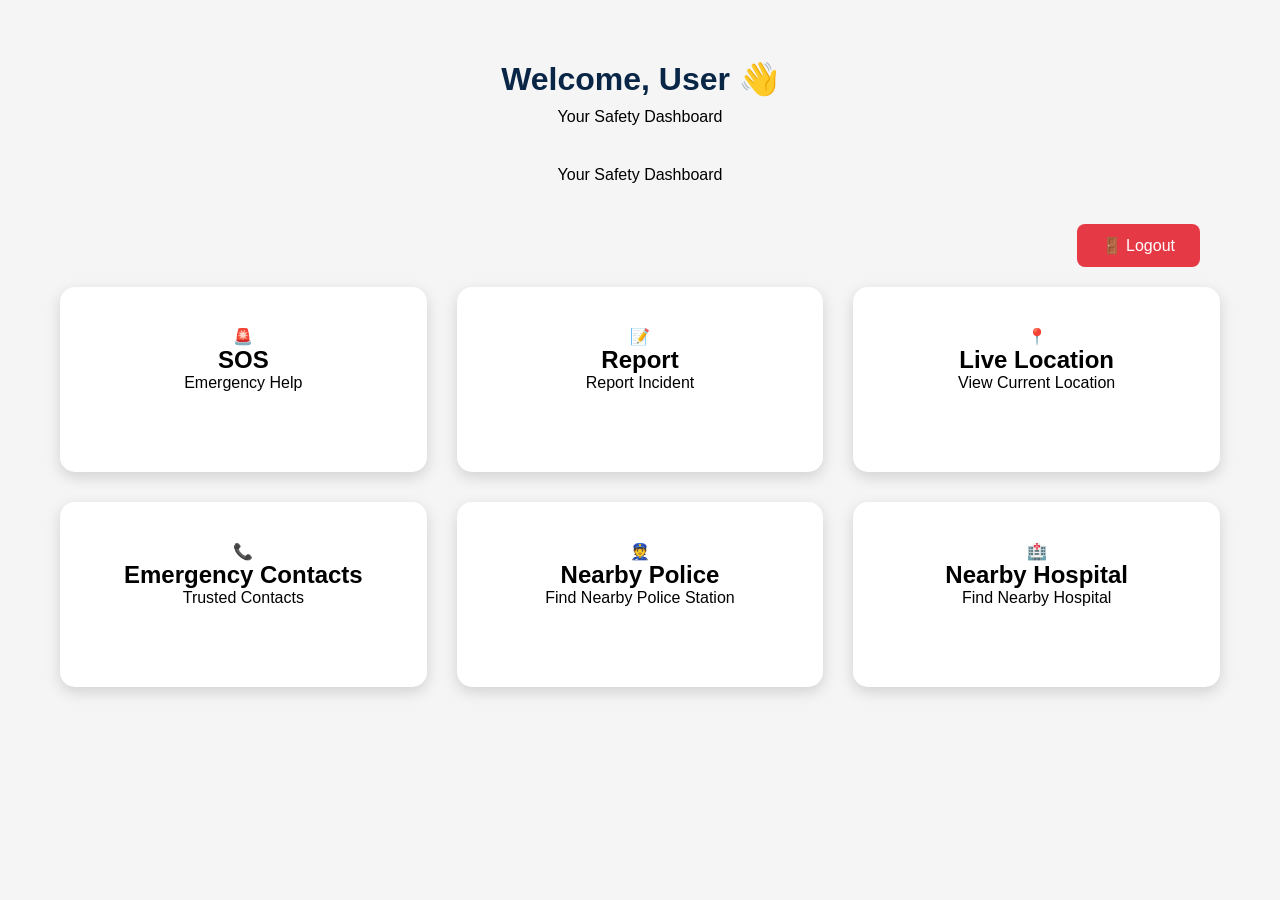
==== dashboard.html @ a0326b8e "Initial SafeShe Project" ====
<!DOCTYPE html>
<html lang="en">

<head>

<meta charset="UTF-8">
<meta name="viewport" content="width=device-width, initial-scale=1.0">

<title>Dashboard</title>

<link rel="stylesheet" href="css/style.css">

</head>

<body>

<div class="dashboard">

<h1>Welcome, <span id="userName">User</span> 👋</h1>

<p>Your Safety Dashboard</p>
<p>Your Safety Dashboard</p>
<div class="dashboard-top">

    <button id="logoutBtn" class="logout-btn">
        🚪 Logout
    </button>

</div>
<div class="dashboard-grid">

<a href="sos.html" class="dash-card">

🚨

<h2>SOS</h2>

<p>Emergency Help</p>

</a>

<a href="report.html" class="dash-card">

📝

<h2>Report</h2>

<p>Report Incident</p>

</a>

<a href="#" class="dash-card" id="locationBtn">

📍

<h2>Live Location</h2>

<p>View Current Location</p>

</a>

<a href="contacts.html" class="dash-card">

📞

<h2>Emergency Contacts</h2>

<p>Trusted Contacts</p>

</a>

<a href="#" class="dash-card" id="policeBtn">

👮

<h2>Nearby Police</h2>

<p>Find Nearby Police Station</p>

</a>

<a href="#" class="dash-card" id="hospitalBtn">

🏥

<h2>Nearby Hospital</h2>

<p>Find Nearby Hospital</p>

</a>

</div>

</div>
<script src="js/dashboard.js"></script>

</body>

</html>
---- css/style.css ----
/* Reset */
*{
    margin:0;
    padding:0;
    box-sizing:border-box;
}

body{
    font-family: Arial, sans-serif;
    background:#f4f4f4;
}

/* Navbar */
.navbar{
    display:flex;
    justify-content:space-between;
    align-items:center;
    padding:15px 50px;
    background:#0A2647;
}

.logo{
    color:white;
    font-size:28px;
    font-weight:bold;
}

.nav-links{
    display:flex;
    list-style:none;
}

.nav-links li{
    margin-left:25px;
}

.nav-links a{
    text-decoration:none;
    color:white;
    font-size:18px;
    transition:0.3s;
}

.nav-links a:hover{
    color:#E63946;
}

.login-btn{
    background:#E63946;
    padding:8px 18px;
    border-radius:5px;
}
/* ================= HERO SECTION ================= */

.hero{
    background:#0A2647;
    color:white;
    text-align:center;
    padding:120px 20px;
}

.hero-text{
    max-width:800px;
    margin:auto;
}

.hero h1{
    font-size:52px;
    margin-bottom:20px;
}

.hero p{
    font-size:20px;
    line-height:35px;
    margin-bottom:40px;
}

.hero-btn{
    display:inline-block;
    background:#E63946;
    color:white;
    text-decoration:none;
    padding:15px 35px;
    border-radius:8px;
    font-size:18px;
    font-weight:bold;
}

.hero-btn:hover{
    background:#c62839;
}/* ================= ABOUT ================= */

.about{

    padding:80px 20px;

    text-align:center;

    background:white;

}

.about h2{

    font-size:40px;

    color:#0A2647;

    margin-bottom:20px;

}

.about p{

    width:80%;

    margin:auto;

    font-size:20px;

    line-height:35px;

    color:#555;

}
/* ================= FEATURES SECTION ================= */

.features{
    padding:80px 40px;
    background:#f4f4f4;
    text-align:center;
}

.features h2{
    font-size:40px;
    color:#0A2647;
    margin-bottom:50px;
}

.feature-container{
    display:grid;
    grid-template-columns:repeat(3,1fr);
    gap:30px;
}

.card{
    background:white;
    padding:30px;
    border-radius:12px;
    box-shadow:0 5px 15px rgba(0,0,0,0.15);
    transition:0.3s;
}

.card:hover{
    transform:translateY(-10px);
}

.card h3{
    color:#E63946;
    margin-bottom:15px;
}

.card p{
    color:#555;
    line-height:25px;
}
/* ================= EMERGENCY SECTION ================= */

.emergency{
    background:#E63946;
    color:white;
    text-align:center;
    padding:70px 20px;
}

.emergency h2{
    font-size:40px;
    margin-bottom:20px;
}

.emergency p{
    font-size:20px;
    max-width:800px;
    margin:auto;
    line-height:35px;
    margin-bottom:30px;
}

.emergency-btn{
    display:inline-block;
    background:white;
    color:#E63946;
    text-decoration:none;
    padding:15px 35px;
    border-radius:8px;
    font-size:18px;
    font-weight:bold;
    transition:0.3s;
}

.emergency-btn:hover{
    background:#0A2647;
    color:white;
}
/* ================= CONTACT SECTION ================= */

.contact{
    padding:80px 20px;
    background:white;
    text-align:center;
}

.contact h2{
    font-size:40px;
    color:#0A2647;
    margin-bottom:40px;
}

.contact-container{
    display:flex;
    justify-content:center;
    gap:30px;
    flex-wrap:wrap;
}

.contact-box{
    width:250px;
    background:#f5f5f5;
    padding:25px;
    border-radius:12px;
    box-shadow:0 5px 15px rgba(0,0,0,0.1);
    transition:0.3s;
}

.contact-box:hover{
    transform:translateY(-8px);
}

.contact-box h3{
    color:#E63946;
    margin-bottom:10px;
}/* ================= FOOTER ================= */

footer{
    background:#0A2647;
    color:white;
    text-align:center;
    padding:25px;
}

footer p{
    margin:5px 0;
}
/* ================= LOGIN ================= */

.login-container{

    height:100vh;

    display:flex;

    justify-content:center;

    align-items:center;

    background:#0A2647;

}

.login-box{

    width:380px;

    background:white;

    padding:40px;

    border-radius:12px;

    text-align:center;

    box-shadow:0 10px 20px rgba(0,0,0,.2);

}

.login-box h2{

    margin-bottom:25px;

    color:#0A2647;

}

.login-box input{

    width:100%;

    padding:15px;

    margin:12px 0;

    border:1px solid #ccc;

    border-radius:8px;

}

.login-box button{

    width:100%;

    padding:15px;

    border:none;

    background:#E63946;

    color:white;

    border-radius:8px;

    cursor:pointer;

    font-size:18px;

}

.login-box button:hover{

    background:#c62839;

}

.login-box p{

    margin-top:20px;

}/* ================= SOS PAGE ================= */

.sos-container{

text-align:center;

padding:60px;

background:#f5f5f5;

min-height:100vh;

}

.sos-container h1{

font-size:45px;

color:#E63946;

margin-bottom:20px;

}

.sos-container p{

font-size:22px;

margin-bottom:40px;

}

.sos-btn{

background:red;

color:white;

padding:20px 60px;

font-size:28px;

border:none;

border-radius:12px;

cursor:pointer;

animation:pulse 1s infinite;

}

@keyframes pulse{

0%{transform:scale(1);}

50%{transform:scale(1.08);}

100%{transform:scale(1);}

}

.normal-btn{

margin-top:15px;

padding:15px 35px;

font-size:18px;

border:none;

background:#0A2647;

color:white;

border-radius:8px;

cursor:pointer;

}

#location{

margin-top:40px;

font-size:22px;

font-weight:bold;

color:#0A2647;

}/* ================= REPORT PAGE ================= */

.report-container{

max-width:700px;

margin:50px auto;

background:white;

padding:40px;

border-radius:12px;

box-shadow:0 5px 20px rgba(0,0,0,.15);

}

.report-container h1{

text-align:center;

margin-bottom:30px;

color:#E63946;

}

.report-container input,
.report-container select,
.report-container textarea{

width:100%;

padding:15px;

margin:15px 0;

border:1px solid #ccc;

border-radius:8px;

font-size:16px;

}

.report-container button{

width:100%;

padding:15px;

background:#E63946;

color:white;

border:none;

border-radius:8px;

font-size:18px;

cursor:pointer;

}

#successMessage{

margin-top:20px;

text-align:center;

color:green;

font-size:20px;

font-weight:bold;

}/* ================= DASHBOARD ================= */

.dashboard{

padding:60px;

background:#f5f5f5;

min-height:100vh;

text-align:center;

}

.dashboard h1{

color:#0A2647;

margin-bottom:10px;

}

.dashboard p{

margin-bottom:40px;

}

.dashboard-grid{

display:grid;

grid-template-columns:repeat(3,1fr);

gap:30px;

}

.dash-card{

background:white;

padding:40px;

border-radius:15px;

text-decoration:none;

color:black;

box-shadow:0 5px 15px rgba(0,0,0,.15);

transition:.3s;

}

.dash-card:hover{

transform:translateY(-10px);

background:#0A2647;

color:white;

}/* ================= CONTACT PAGE ================= */

.contact-page{

width:600px;

margin:50px auto;

background:white;

padding:40px;

border-radius:15px;

box-shadow:0 5px 20px rgba(0,0,0,.2);

text-align:center;

}

.contact-page input{

width:100%;

padding:15px;

margin:15px 0;

font-size:18px;

border-radius:8px;

border:1px solid #ccc;

}

.contact-page button{

padding:15px 35px;

background:#E63946;

color:white;

border:none;

border-radius:8px;

cursor:pointer;

font-size:18px;

}

.contact-page button:hover{

background:#c62839;

}

.contact-item{

display:flex;

justify-content:space-between;

align-items:center;

padding:15px;

margin-top:15px;

background:#f5f5f5;

border-radius:8px;

}

.delete-btn{

background:red;

color:white;

padding:8px 15px;

border:none;

border-radius:5px;

cursor:pointer;

}/* ================= DASHBOARD TOP ================= */

.dashboard-top{
    display:flex;
    justify-content:flex-end;
    margin:20px;
}

.logout-btn{
    background:#E63946;
    color:white;
    border:none;
    padding:12px 25px;
    border-radius:8px;
    cursor:pointer;
    font-size:16px;
    transition:0.3s;
}

.logout-btn:hover{
    background:#0A2647;
}
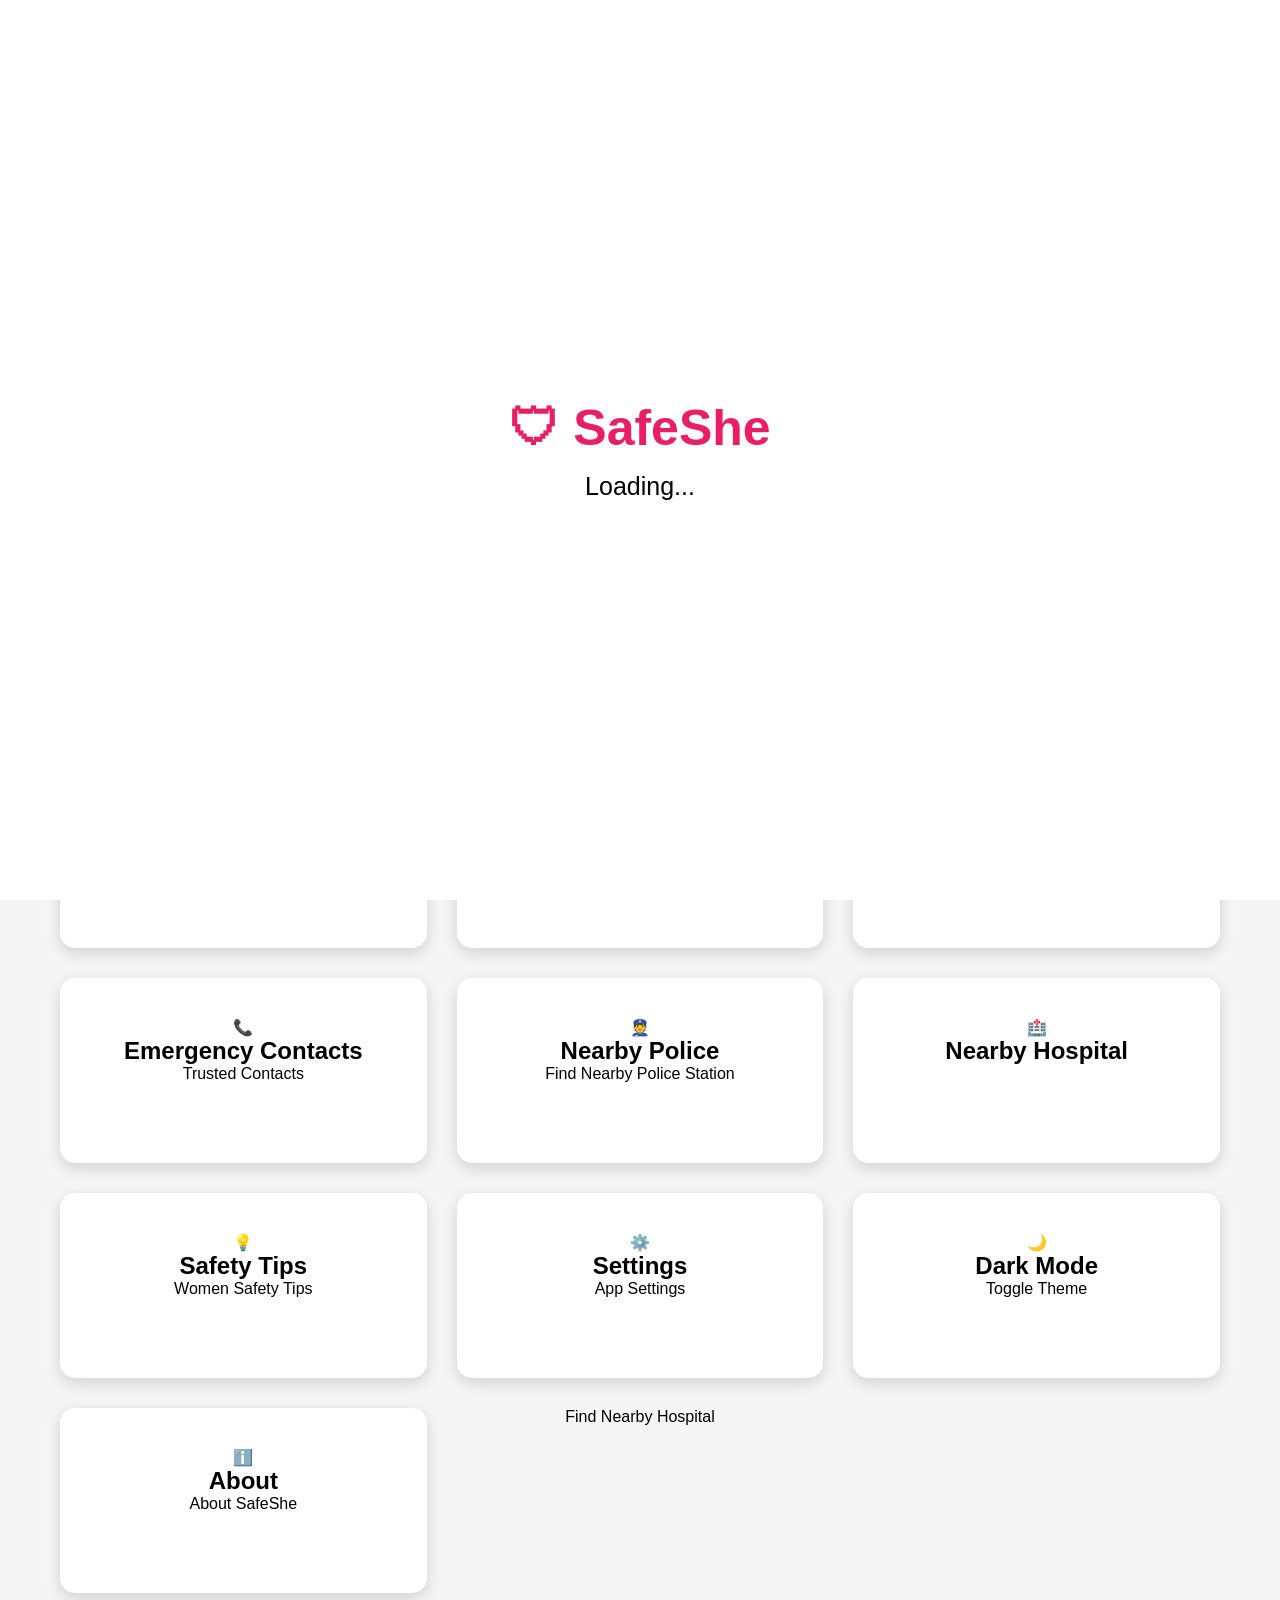
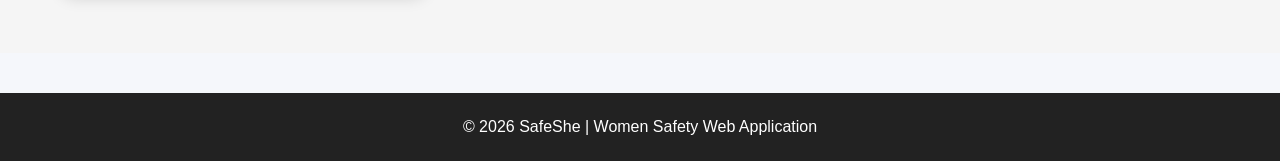
==== commit 4d56c56b: "Completed frontend UI and report module improvements" ====
--- a/dashboard.html
+++ b/dashboard.html
@@ -14,12 +14,72 @@
 
 <body>
 
+    <div id="loader">
+
+    <h1>🛡 SafeShe</h1>
+
+    <p>Loading...</p>
+
+</div>
+
 <div class="dashboard">
 
-<h1>Welcome, <span id="userName">User</span> 👋</h1>
+<h1>
+
+🛡 SafeShe
+
+<br>
+
+<span id="userName">User</span>
+
+</h1>
 
 <p>Your Safety Dashboard</p>
-<p>Your Safety Dashboard</p>
+
+<div class="stats-container">
+
+<div class="welcome-card">
+
+<h2>🛡 Stay Safe with SafeShe</h2>
+
+<p>
+
+Your trusted women safety platform.
+
+Quickly access SOS, report incidents,
+manage emergency contacts and find
+nearby help anytime.
+
+</p>
+
+</div>
+
+    <div class="stat-card">
+
+        <h2 id="totalContacts">0</h2>
+
+        <p>👥 Emergency Contacts</p>
+
+    </div>
+
+    <div class="stat-card">
+
+        <h2 id="totalReports">0</h2>
+
+        <p>📝 Reports Submitted</p>
+
+    </div>
+
+    <div class="stat-card">
+
+        <h2>24×7</h2>
+
+        <p>🚨 SOS Ready</p>
+
+    </div>
+
+</div>
+
 <div class="dashboard-top">
 
     <button id="logoutBtn" class="logout-btn">
@@ -85,6 +145,46 @@
 
 <h2>Nearby Hospital</h2>
 
+<a href="#" class="dash-card" id="tipsBtn">
+
+💡
+
+<h2>Safety Tips</h2>
+
+<p>Women Safety Tips</p>
+
+</a>
+
+<a href="#" class="dash-card" id="settingsBtn">
+
+⚙️
+
+<h2>Settings</h2>
+
+<p>App Settings</p>
+
+</a>
+
+<a href="#" class="dash-card" id="darkModeBtn">
+
+🌙
+
+<h2>Dark Mode</h2>
+
+<p>Toggle Theme</p>
+
+</a>
+
+<a href="#" class="dash-card" id="aboutBtn">
+
+ℹ️
+
+<h2>About</h2>
+
+<p>About SafeShe</p>
+
+</a>
+
 <p>Find Nearby Hospital</p>
 
 </a>
@@ -92,6 +192,15 @@
 </div>
 
 </div>
+
+<footer class="footer">
+
+    <p>
+    © 2026 SafeShe | Women Safety Web Application
+    </p>
+
+</footer>
+
 <script src="js/dashboard.js"></script>
 
 </body>
--- a/css/style.css
+++ b/css/style.css
@@ -7,7 +7,7 @@
 
 body{
     font-family: Arial, sans-serif;
-    background:#f4f4f4;
+    background:#f5f7fb;
 }
 
 /* Navbar */
@@ -549,7 +549,10 @@
 
 padding:40px;
 
-border-radius:15px;
+border-radius:15px; 
+
+transition: .3s;
+cursor: pointer;
 
 text-decoration:none;
 
@@ -682,4 +685,434 @@
 
 .logout-btn:hover{
     background:#0A2647;
+}.contact-page{
+
+    width:450px;
+
+    margin:50px auto;
+
+    background:white;
+
+    padding:30px;
+
+    border-radius:15px;
+
+    box-shadow:0 0 20px rgba(0,0,0,.15);
+
+    text-align:center;
+
+}
+
+.contact-page input{
+
+    width:100%;
+
+    padding:12px;
+
+    margin:10px 0;
+
+    border-radius:8px;
+
+    border:1px solid #ccc;
+
+}
+
+.contact-page button{
+
+    width:100%;
+
+    padding:12px;
+
+    background:#E63946;
+
+    color:white;
+
+    border:none;
+
+    border-radius:8px;
+
+    cursor:pointer;
+
+    font-size:16px;
+
+}
+
+.contact-item{
+
+    display:flex;
+
+    justify-content:space-between;
+
+    align-items:center;
+
+    background:#f8f8f8;
+
+    padding:15px;
+
+    margin-top:15px;
+
+    border-radius:10px;
+
+}
+
+.delete-btn{
+
+    background:red;
+
+    color:white;
+
+    border:none;
+
+    padding:8px 15px;
+
+    border-radius:5px;
+
+    cursor:pointer;
+
+}
+.dark-mode{
+
+background:#121212;
+
+color:white;
+
+
+}
+
+.dark-mode .dash-card,
+.dark-mode .stat-card{
+
+background:#1f1f1f;
+
+color:white;
+
+}
+
+.dark-mode h1,
+.dark-mode h2,
+.dark-mode p{
+
+color:white;
+
+}
+.welcome-card{
+
+width:90%;
+
+margin:30px auto;
+
+background:linear-gradient(135deg,#ff5f6d,#ffc371);
+
+padding:30px;
+
+border-radius:20px;
+
+text-align:center;
+
+color:white;
+
+box-shadow:0 8px 20px rgba(0,0,0,.2);
+
+animation:fadeIn 1s;
+
+}
+
+.welcome-card h2{
+
+margin-bottom:15px;
+
+font-size:30px;
+
+}
+
+.welcome-card p{
+
+font-size:18px;
+
+line-height:1.6;
+
+}
+
+@keyframes fadeIn{
+
+from{
+
+opacity:0;
+
+transform:translateY(30px);
+
+}
+
+to{
+
+opacity:1;
+
+transform:translateY(0);
+
+}
+
+}
+.footer{
+
+margin-top:40px;
+
+background:#222;
+
+color:white;
+
+padding:20px;
+
+text-align:center;
+
+font-size:16px;
+
+}
+.dash-card:hover{
+
+transform:translateY(-10px) scale(1.05);
+
+box-shadow:0 10px 25px rgba(0,0,0,.3);
+
+}
+.dashboard{
+
+animation:fadeIn 0.8s ease-in-out;
+
+}
+
+@keyframes fadeIn{
+
+from{
+
+opacity:0;
+
+transform:translateY(20px);
+
+}
+
+to{
+
+opacity:1;
+
+transform:translateY(0);
+
+}
+
+}
+#loader{
+
+position:fixed;
+
+top:0;
+
+left:0;
+
+width:100%;
+
+height:100%;
+
+background:white;
+
+display:flex;
+
+flex-direction:column;
+
+justify-content:center;
+
+align-items:center;
+
+z-index:9999;
+
+font-size:25px;
+
+}
+
+#loader h1{
+
+color:#e91e63;
+
+margin-bottom:15px;
+
+}
+#toast{
+
+position:fixed;
+
+bottom:30px;
+
+right:30px;
+
+background:#4CAF50;
+
+color:white;
+
+padding:15px 25px;
+
+border-radius:10px;
+
+font-size:17px;
+
+display:none;
+
+box-shadow:0 5px 15px rgba(0,0,0,.3);
+
+z-index:9999;
+
+animation:fadeToast .5s;
+
+}
+
+@keyframes fadeToast{
+
+from{
+
+opacity:0;
+
+transform:translateY(20px);
+
+}
+
+to{
+
+opacity:1;
+
+transform:translateY(0);
+
+}
+
+}
+/* Mobile Responsive */
+
+@media (max-width:768px){
+
+.dashboard-grid{
+
+display:grid;
+
+grid-template-columns:1fr;
+
+gap:20px;
+
+}
+
+.dashboard{
+
+padding:20px;
+
+}
+
+.welcome-card{
+
+width:95%;
+
+padding:20px;
+
+}
+
+.report-container,
+.contact-page,
+.sos-container{
+
+width:95%;
+
+margin:auto;
+
+padding:20px;
+
+}
+
+input,
+textarea,
+select,
+button{
+
+width:100%;
+
+font-size:16px;
+
+margin-top:10px;
+
+}
+
+.stat-card{
+
+margin-bottom:15px;
+
+}
+
+}
+button{
+
+transition:.3s;
+
+}
+
+button:hover{
+
+transform:scale(1.05);
+
+opacity:.9;
+
+}
+input,
+textarea,
+select{
+
+transition:.3s;
+
+}
+
+input:focus,
+textarea:focus,
+select:focus{
+
+outline:none;
+
+border:2px solid #e91e63;
+
+box-shadow:0 0 10px rgba(233,30,99,.3);
+
+}
+.report-card{
+
+animation:fadeIn .5s;
+
+}
+.dash-card{
+
+overflow:hidden;
+
+position:relative;
+
+}
+
+.dash-card::before{
+
+content:"";
+
+position:absolute;
+
+top:0;
+
+left:-100%;
+
+width:100%;
+
+height:100%;
+
+background:rgba(255,255,255,.2);
+
+transition:.5s;
+
+}
+
+.dash-card:hover::before{
+
+left:100%;
+
+}
+html{
+
+scroll-behavior:smooth;
+
 }
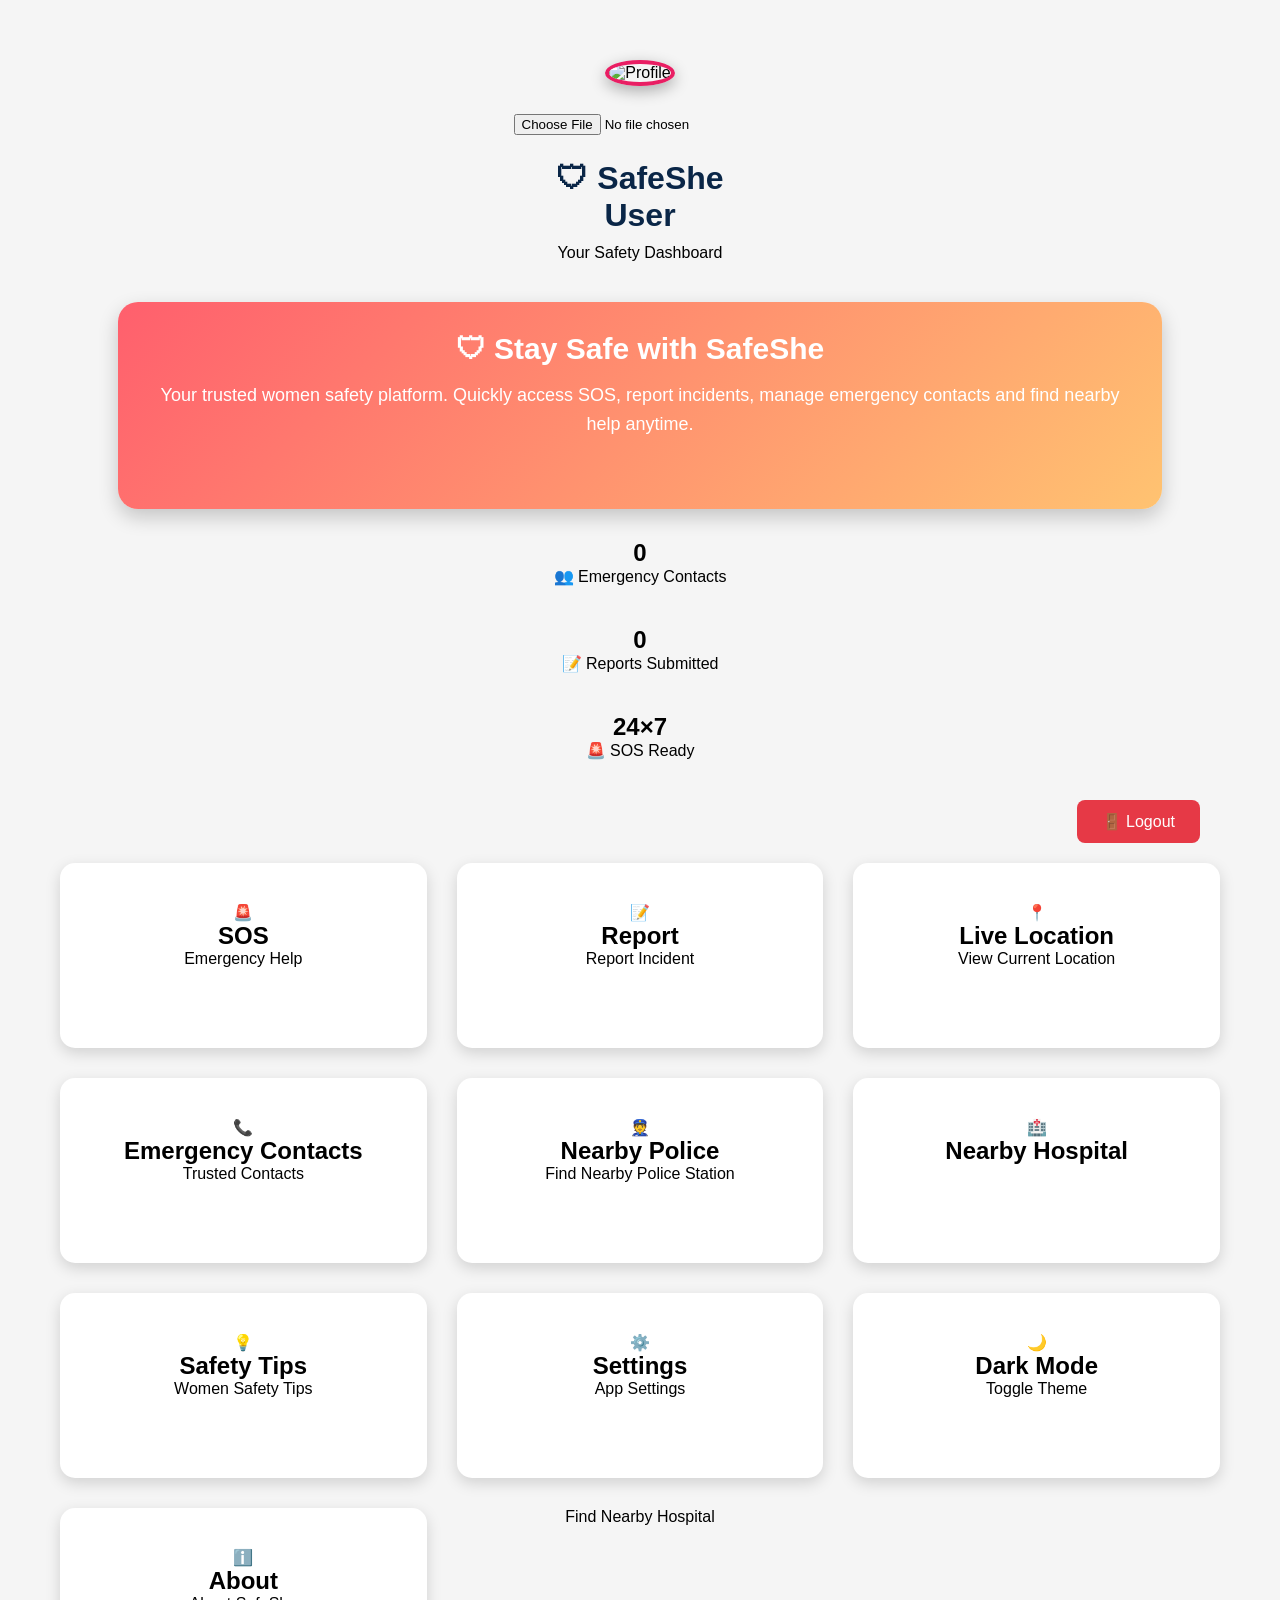
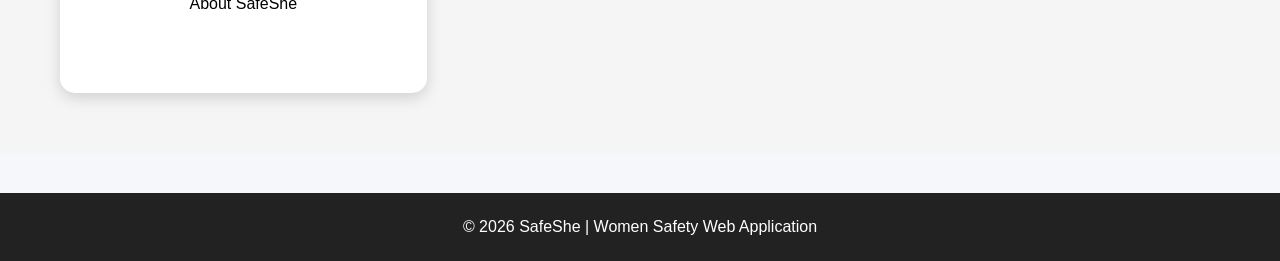
==== commit e4c19a47: "Short description of changes" ====
--- a/dashboard.html
+++ b/dashboard.html
@@ -23,6 +23,22 @@
 </div>
 
 <div class="dashboard">
+
+<div class="profile-section">
+
+    <img
+        id="profileImage"
+        src="https://via.placeholder.com/120"
+        alt="Profile">
+
+    <br><br>
+
+    <input
+        type="file"
+        id="profileUpload"
+        accept="image/*">
+
+</div>
 
 <h1>
 
--- a/css/style.css
+++ b/css/style.css
@@ -1115,4 +1115,156 @@
 
 scroll-behavior:smooth;
 
+}
+.password-box{
+
+position:relative;
+
+width:100%;
+
+}
+
+.password-box input{
+
+width:100%;
+
+padding-right:45px;
+
+box-sizing:border-box;
+
+}
+
+.password-box span{
+
+position:absolute;
+
+right:15px;
+
+top:50%;
+
+transform:translateY(-50%);
+
+cursor:pointer;
+
+font-size:20px;
+
+user-select:none;
+
+}
+#passwordStrength{
+
+margin-top:8px;
+
+font-weight:bold;
+
+font-size:14px;
+
+}
+.profile-section{
+
+text-align:center;
+
+margin-bottom:25px;
+
+}
+
+#profileImage{
+
+width:120px;
+
+height:120px;
+
+border-radius:50%;
+
+object-fit:cover;
+
+border:4px solid #e91e63;
+
+box-shadow:0 5px 15px rgba(0,0,0,.3);
+
+}
+
+#profileUpload{
+
+margin-top:10px;
+
+}
+/* ================= MOBILE NAVBAR ================= */
+
+.menu-toggle{
+
+display:none;
+
+font-size:32px;
+
+color:white;
+
+cursor:pointer;
+
+}
+
+@media(max-width:768px){
+
+.navbar{
+
+display:flex;
+
+justify-content:space-between;
+
+align-items:center;
+
+padding:15px 20px;
+
+position:relative;
+
+}
+
+.menu-toggle{
+
+display:block;
+
+}
+
+.nav-links{
+
+display:none;
+
+flex-direction:column;
+
+position:absolute;
+
+top:70px;
+
+left:0;
+
+width:100%;
+
+background:#0b2a4a;
+
+padding:20px 0;
+
+text-align:center;
+
+}
+
+.nav-links.active{
+
+display:flex;
+
+}
+
+.nav-links li{
+
+margin:15px 0;
+
+}
+
+.login-btn{
+
+display:inline-block;
+
+margin-top:10px;
+
+}
+
 }
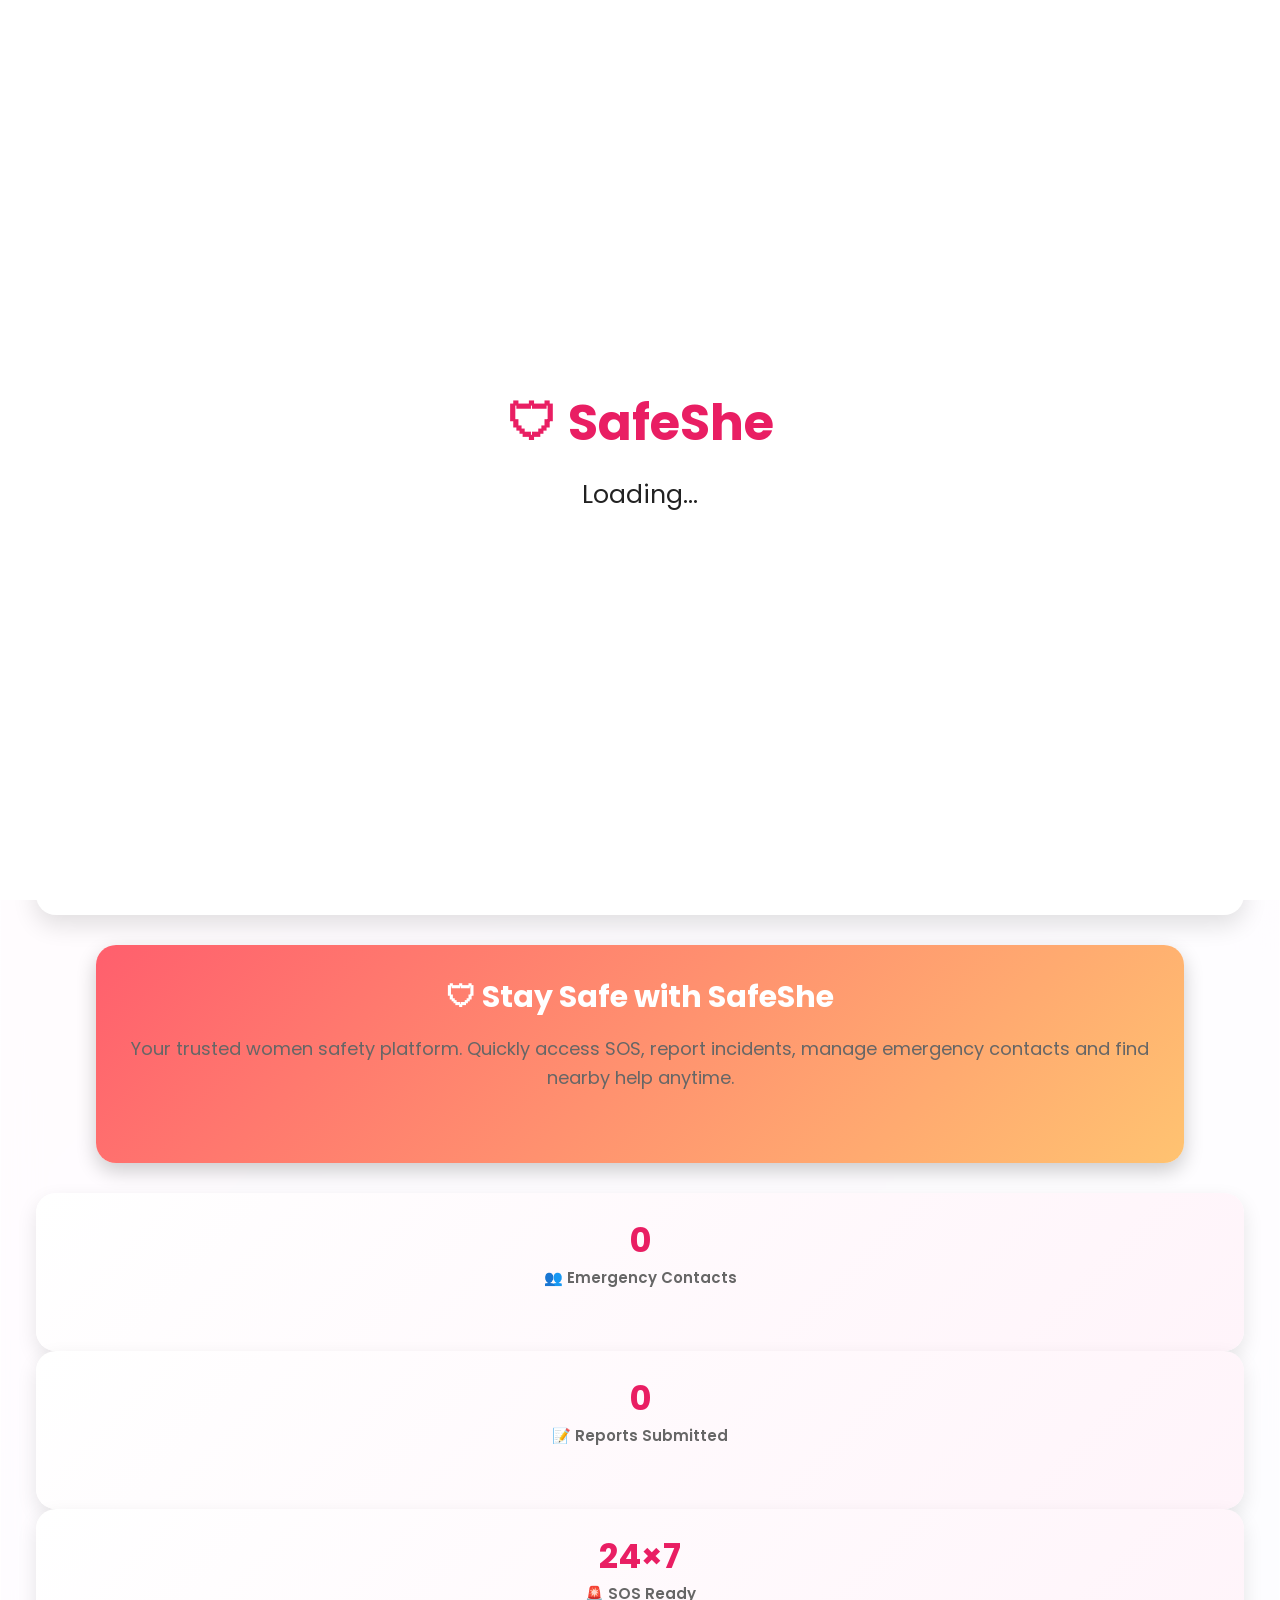
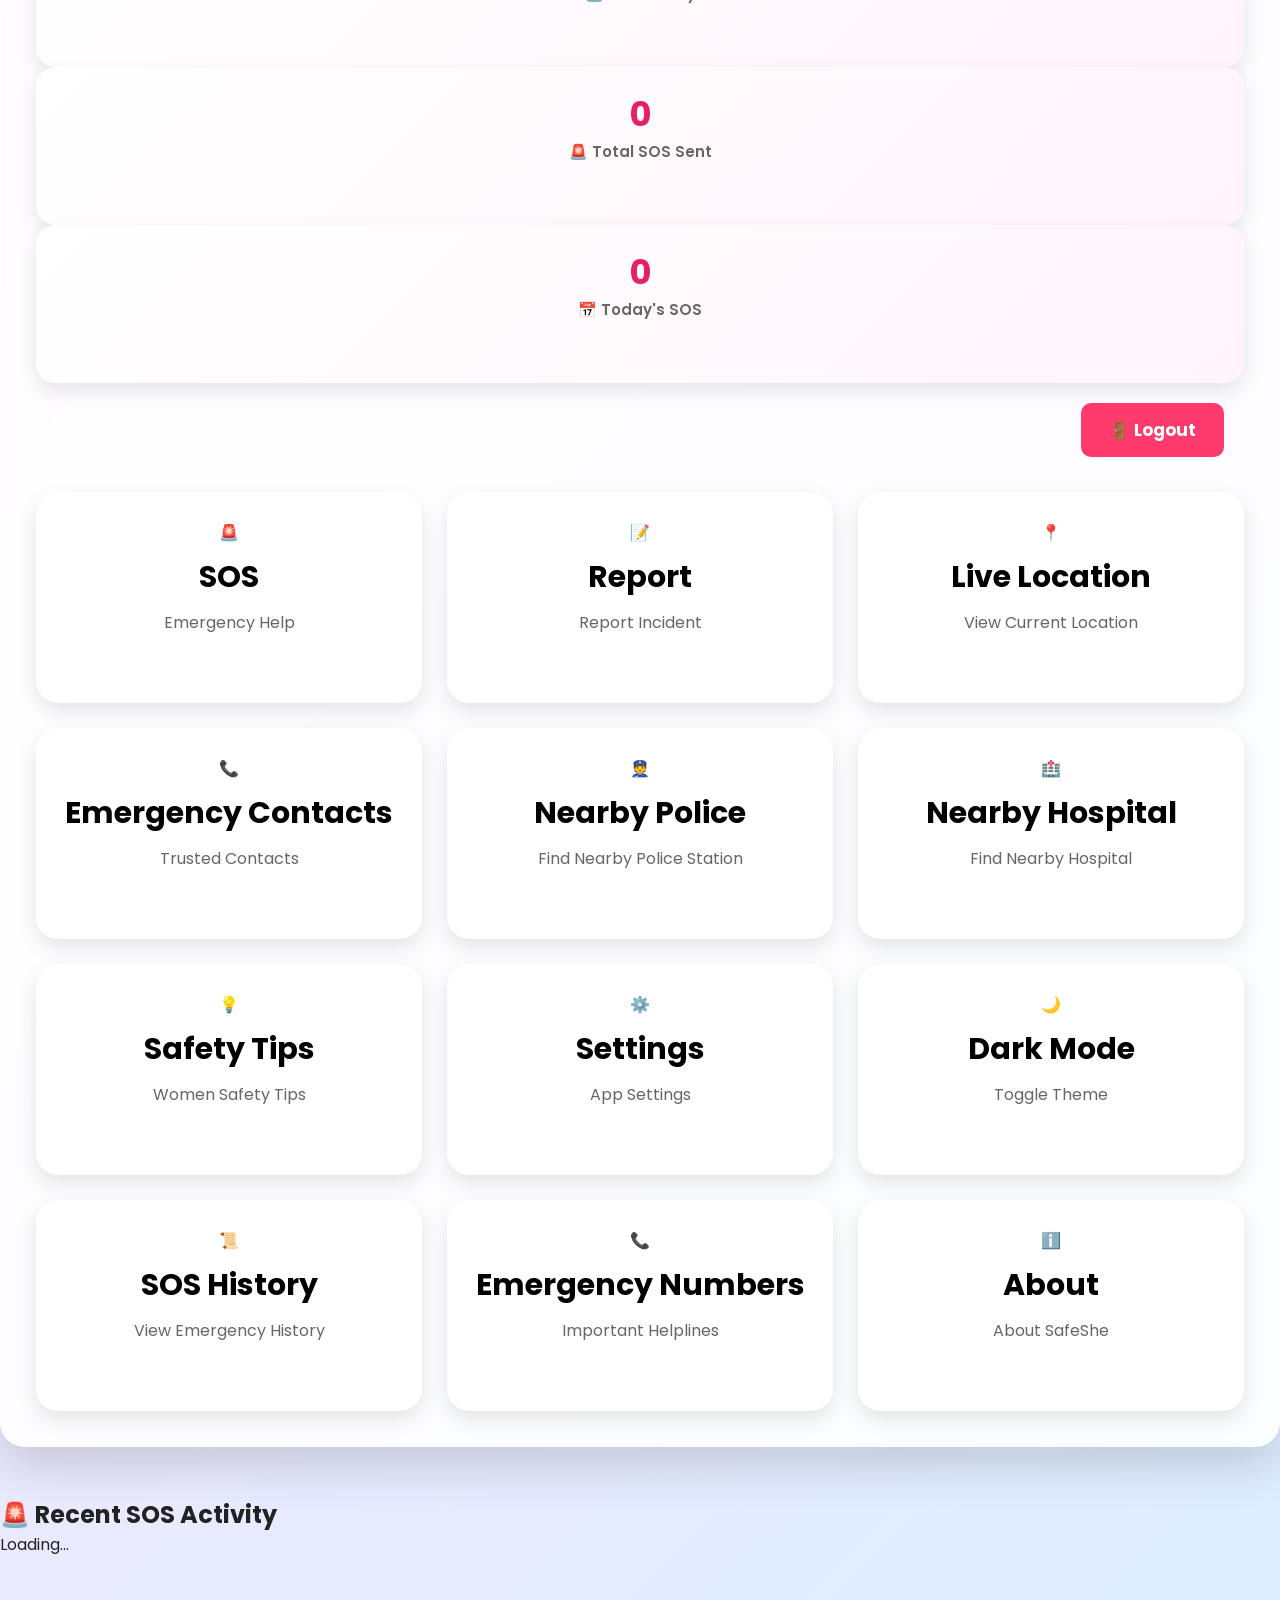
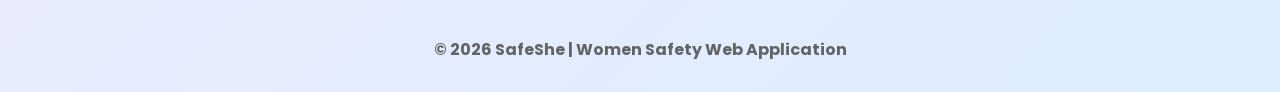
==== commit 7ca654fd: "Added Email Alert, Dashboard Improvements and Final UI Updates" ====
--- a/dashboard.html
+++ b/dashboard.html
@@ -3,12 +3,14 @@
 
 <head>
 
+
 <meta charset="UTF-8">
 <meta name="viewport" content="width=device-width, initial-scale=1.0">
 
 <title>Dashboard</title>
 
 <link rel="stylesheet" href="css/style.css">
+<link rel="stylesheet" href="css/premium.css">
 
 </head>
 
@@ -27,9 +29,9 @@
 <div class="profile-section">
 
     <img
-        id="profileImage"
-        src="https://via.placeholder.com/120"
-        alt="Profile">
+id="profileImage"
+src="images/default-profile.png"
+alt="Profile">
 
     <br><br>
 
@@ -47,12 +49,57 @@
 <br>
 
 <span id="userName">User</span>
+<br><br>
+
+<button id="editProfileBtn" class="edit-btn">
+
+✏️ Edit Profile
+
+</button>
 
 </h1>
 
 <p>Your Safety Dashboard</p>
 
+<div class="dashboard-info">
+
+<h2 id="greeting">👋 Welcome</h2>
+
+<p id="currentDate"></p>
+
+<p id="currentTime"></p>
+
+</div>
+
+<div class="welcome-banner">
+
+🌸 Stay Safe • Stay Strong • SafeShe Protects You 💖
+
+</div>
+
 <div class="stats-container">
+
+    <div class="safety-score">
+
+<h2>🛡 Safety Score</h2>
+
+<div class="progress">
+
+<div class="progress-bar" id="progressBar">
+
+90%
+
+</div>
+
+</div>
+
+<p id="safeStatus">
+
+Status : ✅ SAFE
+
+</p>
+
+</div>
 
 <div class="welcome-card">
 
@@ -94,7 +141,21 @@
 
     </div>
 
-</div>
+<div class="stat-card">
+
+    <h2 id="totalSOS">0</h2>
+
+    <p>🚨 Total SOS Sent</p>
+
+</div>
+<div class="stat-card">
+
+    <h2 id="todaySOS">0</h2>
+
+    <p>📅 Today's SOS</p>
+
+</div>
+</div> <!-- stats-container -->
 
 <div class="dashboard-top">
 
@@ -161,6 +222,10 @@
 
 <h2>Nearby Hospital</h2>
 
+<p>Find Nearby Hospital</p>
+
+</a>
+
 <a href="#" class="dash-card" id="tipsBtn">
 
 💡
@@ -170,8 +235,7 @@
 <p>Women Safety Tips</p>
 
 </a>
-
-<a href="#" class="dash-card" id="settingsBtn">
+<a href="settings.html" class="dash-card">
 
 ⚙️
 
@@ -191,6 +255,25 @@
 
 </a>
 
+<a href="history.html" class="dash-card">
+
+📜
+
+<h2>SOS History</h2>
+
+<p>View Emergency History</p>
+
+</a>
+<a href="emergency.html" class="dash-card">
+
+📞
+
+<h2>Emergency Numbers</h2>
+
+<p>Important Helplines</p>
+
+</a>
+
 <a href="#" class="dash-card" id="aboutBtn">
 
 ℹ️
@@ -201,14 +284,59 @@
 
 </a>
 
-<p>Find Nearby Hospital</p>
-
-</a>
-
-</div>
-
-</div>
-
+
+</div>
+
+</div>
+<!-- ================= RECENT SOS ================= -->
+
+<div class="recent-sos">
+
+<h2>🚨 Recent SOS Activity</h2>
+
+<div id="recentSOS">
+
+<p>Loading...</p>
+
+</div>
+
+</div>
+
+<!-- ================= Edit Profile Popup ================= -->
+
+<div id="editProfileModal" class="modal" style="display:none;">
+
+<div class="modal-content">
+
+<h2>Edit Profile</h2>
+
+<input
+type="text"
+id="editName"
+placeholder="Enter Name">
+
+<input
+type="text"
+id="editPhone"
+placeholder="Enter Phone Number">
+
+<br><br>
+
+<button id="saveProfileBtn">
+
+Save Changes
+
+</button>
+
+<button id="closeProfileBtn">
+
+Cancel
+
+</button>
+
+</div>
+
+</div>
 <footer class="footer">
 
     <p>
@@ -217,8 +345,15 @@
 
 </footer>
 
+<script src="https://www.gstatic.com/firebasejs/10.13.2/firebase-app-compat.js"></script>
+
+<script src="https://www.gstatic.com/firebasejs/10.13.2/firebase-auth-compat.js"></script>
+
+<script src="https://www.gstatic.com/firebasejs/10.13.2/firebase-firestore-compat.js"></script>
+
+<script src="js/firebase.js"></script>
+
 <script src="js/dashboard.js"></script>
-
 </body>
 
 </html>
--- a/css/style.css
+++ b/css/style.css
@@ -1192,79 +1192,131 @@
 /* ================= MOBILE NAVBAR ================= */
 
 .menu-toggle{
-
-display:none;
-
-font-size:32px;
-
-color:white;
-
-cursor:pointer;
-
-}
-
-@media(max-width:768px){
-
-.navbar{
-
-display:flex;
-
-justify-content:space-between;
-
-align-items:center;
-
-padding:15px 20px;
-
-position:relative;
-
-}
-
-.menu-toggle{
-
-display:block;
-
-}
-
-.nav-links{
-
-display:none;
-
-flex-direction:column;
-
-position:absolute;
-
-top:70px;
-
-left:0;
-
-width:100%;
-
-background:#0b2a4a;
-
-padding:20px 0;
-
-text-align:center;
-
-}
-
-.nav-links.active{
-
-display:flex;
-
-}
-
-.nav-links li{
-
-margin:15px 0;
-
-}
-
-.login-btn{
-
-display:inline-block;
-
-margin-top:10px;
-
-}
+    display:none;
+    font-size:30px;
+    color:white;
+    cursor:pointer;
+}
+
+@media screen and (max-width:768px){
+
+    .navbar{
+        padding:15px 20px;
+        position:relative;
+    }
+
+    .menu-toggle{
+        display:block;
+    }
+
+    .nav-links{
+        display:none;
+        flex-direction:column;
+        position:absolute;
+        top:70px;
+        left:0;
+        width:100%;
+        background:#0A2647;
+        text-align:center;
+        padding:20px 0;
+        z-index:1000;
+    }
+
+    .nav-links.active{
+        display:flex;
+    }
+
+    .nav-links li{
+        margin:15px 0;
+    }
+
+}
+/* ================= EDIT PROFILE POPUP ================= */
+
+.edit-btn{
+
+    margin-top:15px;
+    padding:10px 20px;
+    background:#e91e63;
+    color:white;
+    border:none;
+    border-radius:8px;
+    cursor:pointer;
+    font-size:16px;
+    transition:.3s;
+
+}
+
+.edit-btn:hover{
+
+    background:#c2185b;
+
+}
+
+.modal{
+
+    position:fixed;
+    top:0;
+    left:0;
+    width:100%;
+    height:100%;
+    background:rgba(0,0,0,.6);
+    display:flex;
+    justify-content:center;
+    align-items:center;
+    z-index:9999;
+
+}
+
+.modal-content{
+
+    background:white;
+    width:350px;
+    max-width:90%;
+    padding:25px;
+    border-radius:12px;
+    text-align:center;
+    box-shadow:0 10px 25px rgba(0,0,0,.3);
+
+}
+
+.modal-content h2{
+
+    margin-bottom:20px;
+    color:#e91e63;
+
+}
+
+.modal-content input{
+
+    width:90%;
+    padding:12px;
+    margin:10px 0;
+    border:1px solid #ccc;
+    border-radius:8px;
+    font-size:15px;
+
+}
+
+#saveProfileBtn{
+
+    background:#4CAF50;
+    color:white;
+    border:none;
+    padding:10px 20px;
+    border-radius:8px;
+    cursor:pointer;
+    margin-right:10px;
+
+}
+
+#closeProfileBtn{
+
+    background:#f44336;
+    color:white;
+    border:none;
+    padding:10px 20px;
+    border-radius:8px;
+    cursor:pointer;
 
 }
--- a/css/premium.css
+++ b/css/premium.css
@@ -0,0 +1,1293 @@
+/* ==========================================
+   SAFESHE PREMIUM UI - PART 1
+========================================== */
+
+/* Google Font */
+@import url('https://fonts.googleapis.com/css2?family=Poppins:wght@300;400;500;600;700;800&display=swap');
+
+*{
+    font-family:'Poppins',sans-serif;
+}
+
+html{
+    scroll-behavior:smooth;
+}
+
+body{
+
+    background:#f7f9fc;
+    color:#222;
+}
+
+/* ================= NAVBAR ================= */
+
+.navbar{
+
+    position:sticky;
+    top:0;
+    z-index:999;
+
+    display:flex;
+    justify-content:space-between;
+    align-items:center;
+
+    padding:18px 8%;
+
+    background:rgba(10,38,71,.95);
+
+    backdrop-filter:blur(10px);
+
+    box-shadow:0 10px 25px rgba(0,0,0,.15);
+
+}
+
+.logo{
+
+    font-size:30px;
+    font-weight:800;
+
+    color:#fff;
+
+    letter-spacing:1px;
+
+}
+
+.logo::before{
+
+    content:"🛡 ";
+
+}
+
+.nav-links{
+
+    display:flex;
+    gap:30px;
+    list-style:none;
+
+}
+
+.nav-links a{
+
+    text-decoration:none;
+
+    color:white;
+
+    font-weight:600;
+
+    transition:.3s;
+
+    position:relative;
+
+}
+
+.nav-links a::after{
+
+    content:"";
+
+    position:absolute;
+
+    left:0;
+
+    bottom:-6px;
+
+    width:0%;
+
+    height:3px;
+
+    background:#ff4d6d;
+
+    transition:.3s;
+
+}
+
+.nav-links a:hover{
+
+    color:#ffb3c1;
+
+}
+
+.nav-links a:hover::after{
+
+    width:100%;
+
+}
+
+/* Login Button */
+
+.login-btn{
+
+    background:linear-gradient(135deg,#ff4d6d,#ff758f);
+
+    padding:10px 22px;
+
+    border-radius:30px;
+
+    color:white !important;
+
+    box-shadow:0 8px 20px rgba(255,77,109,.35);
+
+}
+
+.login-btn:hover{
+
+    transform:translateY(-2px);
+
+    box-shadow:0 12px 25px rgba(255,77,109,.5);
+
+}/* ==========================================
+   HERO SECTION
+========================================== */
+
+.hero{
+
+    min-height:90vh;
+
+    display:flex;
+
+    justify-content:center;
+
+    align-items:center;
+
+    text-align:center;
+
+    padding:60px 8%;
+
+    background:
+    linear-gradient(rgba(10,38,71,.75),rgba(10,38,71,.75)),
+    url("https://images.unsplash.com/photo-1516321318423-f06f85e504b3?auto=format&fit=crop&w=1600&q=80");
+
+    background-size:cover;
+
+    background-position:center;
+
+    color:white;
+
+}
+
+.hero-text{
+
+    max-width:850px;
+
+    animation:fadeUp 1s ease;
+
+}
+
+.hero h1{
+
+    font-size:58px;
+
+    line-height:1.2;
+
+    margin-bottom:20px;
+
+    font-weight:800;
+
+}
+
+.hero p{
+
+    font-size:20px;
+
+    line-height:1.8;
+
+    color:#f1f1f1;
+
+    margin-bottom:35px;
+
+}
+
+.hero-buttons{
+
+    display:flex;
+
+    justify-content:center;
+
+    gap:20px;
+
+    flex-wrap:wrap;
+
+}
+
+.hero-btn{
+
+    text-decoration:none;
+
+    background:linear-gradient(135deg,#ff4d6d,#ff758f);
+
+    color:white;
+
+    padding:16px 35px;
+
+    border-radius:40px;
+
+    font-size:18px;
+
+    font-weight:700;
+
+    transition:.3s;
+
+    box-shadow:0 10px 25px rgba(255,77,109,.4);
+
+}
+
+.hero-btn:hover{
+
+    transform:translateY(-5px) scale(1.03);
+
+}
+
+.learn-btn{
+
+    text-decoration:none;
+
+    background:white;
+
+    color:#0A2647;
+
+    padding:16px 35px;
+
+    border-radius:40px;
+
+    font-size:18px;
+
+    font-weight:700;
+
+    transition:.3s;
+
+}
+
+.learn-btn:hover{
+
+    background:#f4f4f4;
+
+    transform:translateY(-5px);
+
+}
+
+@keyframes fadeUp{
+
+    from{
+
+        opacity:0;
+
+        transform:translateY(40px);
+
+    }
+
+    to{
+
+        opacity:1;
+
+        transform:translateY(0);
+
+    }
+
+}@media(max-width:768px){
+
+.hero{
+
+padding:100px 25px;
+
+}
+
+.hero h1{
+
+font-size:36px;
+
+}
+
+.hero p{
+
+font-size:17px;
+
+}
+
+.hero-buttons{
+
+flex-direction:column;
+
+align-items:center;
+
+}
+
+.hero-btn,
+.learn-btn{
+
+width:240px;
+
+text-align:center;
+
+}
+
+}/* ==========================================
+   ABOUT SECTION
+========================================== */
+
+.about{
+
+padding:90px 8%;
+
+text-align:center;
+
+background:white;
+
+}
+
+.about h2{
+
+font-size:42px;
+
+color:#0A2647;
+
+margin-bottom:20px;
+
+font-weight:700;
+
+}
+
+.about p{
+
+max-width:900px;
+
+margin:auto;
+
+font-size:18px;
+
+line-height:1.9;
+
+color:#555;
+
+}
+
+/* ==========================================
+   FEATURES
+========================================== */
+
+.features{
+
+padding:90px 8%;
+
+background:#f7f9fc;
+
+text-align:center;
+
+}
+
+.features h2{
+
+font-size:42px;
+
+color:#0A2647;
+
+margin-bottom:50px;
+
+}
+
+.feature-container{
+
+display:grid;
+
+grid-template-columns:repeat(auto-fit,minmax(280px,1fr));
+
+gap:30px;
+
+}
+
+.card{
+
+background:white;
+
+padding:35px;
+
+border-radius:18px;
+
+box-shadow:0 10px 30px rgba(0,0,0,.08);
+
+transition:.4s;
+
+cursor:pointer;
+
+}
+
+.card:hover{
+
+transform:translateY(-12px);
+
+box-shadow:0 20px 45px rgba(0,0,0,.18);
+
+}
+
+.card h3{
+
+font-size:26px;
+
+margin-bottom:18px;
+
+color:#e91e63;
+
+}
+
+.card p{
+
+font-size:16px;
+
+line-height:1.7;
+
+color:#666;
+
+}
+
+/* Glow Border */
+
+.card::before{
+
+content:"";
+
+display:block;
+
+height:5px;
+
+width:70px;
+
+margin:auto;
+
+margin-bottom:20px;
+
+background:linear-gradient(90deg,#ff4d6d,#ff9f43);
+
+border-radius:20px;
+
+}/* ==========================================
+   EMERGENCY SECTION
+========================================== */
+
+.emergency{
+
+padding:90px 8%;
+
+text-align:center;
+
+background:linear-gradient(135deg,#ff4d6d,#e91e63);
+
+color:white;
+
+}
+
+.emergency h2{
+
+font-size:42px;
+
+margin-bottom:20px;
+
+font-weight:700;
+
+}
+
+.emergency p{
+
+font-size:20px;
+
+margin-bottom:35px;
+
+opacity:.95;
+
+}
+
+.emergency-btn{
+
+display:inline-block;
+
+padding:18px 40px;
+
+background:white;
+
+color:#e91e63;
+
+text-decoration:none;
+
+font-size:20px;
+
+font-weight:700;
+
+border-radius:50px;
+
+transition:.4s;
+
+box-shadow:0 10px 25px rgba(0,0,0,.2);
+
+}
+
+.emergency-btn:hover{
+
+transform:translateY(-6px) scale(1.05);
+
+background:#fff5f7;
+
+}
+
+/* ==========================================
+   CONTACT
+========================================== */
+
+.contact{
+
+padding:90px 8%;
+
+background:#ffffff;
+
+text-align:center;
+
+}
+
+.contact h2{
+
+font-size:42px;
+
+color:#0A2647;
+
+margin-bottom:45px;
+
+}
+
+.contact-container{
+
+display:grid;
+
+grid-template-columns:repeat(auto-fit,minmax(250px,1fr));
+
+gap:30px;
+
+}
+
+.contact-box{
+
+background:#f8f9ff;
+
+padding:35px;
+
+border-radius:18px;
+
+transition:.4s;
+
+box-shadow:0 10px 30px rgba(0,0,0,.08);
+
+}
+
+.contact-box:hover{
+
+transform:translateY(-10px);
+
+background:white;
+
+box-shadow:0 20px 45px rgba(0,0,0,.18);
+
+}
+
+.contact-box h3{
+
+font-size:24px;
+
+margin-bottom:15px;
+
+color:#e91e63;
+
+}
+
+.contact-box p{
+
+font-size:17px;
+
+color:#666;
+
+}
+
+/* ==========================================
+   FOOTER
+========================================== */
+
+footer{
+
+background:#0A2647;
+
+color:white;
+
+padding:35px 20px;
+
+text-align:center;
+
+}
+
+footer p{
+
+margin:10px 0;
+
+font-size:16px;
+
+opacity:.9;
+
+}/* ==========================================
+   ANIMATED LOGO
+========================================== */
+
+.logo{
+
+animation:logoFloat 3s ease-in-out infinite;
+
+text-shadow:0 0 10px rgba(255,255,255,.3);
+
+}
+
+@keyframes logoFloat{
+
+0%{
+
+transform:translateY(0px);
+
+}
+
+50%{
+
+transform:translateY(-4px);
+
+}
+
+100%{
+
+transform:translateY(0px);
+
+}
+
+}/* ==========================================
+   FLOATING SOS BUTTON
+========================================== */
+
+.hero-btn{
+
+animation:floatButton 2.5s ease-in-out infinite;
+
+}
+
+@keyframes floatButton{
+
+0%{
+
+transform:translateY(0px);
+
+}
+
+50%{
+
+transform:translateY(-8px);
+
+}
+
+100%{
+
+transform:translateY(0px);
+
+}
+
+}/* ==========================================
+   SCROLL ANIMATION
+========================================== */
+
+.hidden{
+
+opacity:0;
+
+transform:translateY(60px);
+
+transition:all .8s ease;
+
+}
+
+.show{
+
+opacity:1;
+
+transform:translateY(0);
+
+}/* ==========================================
+   PREMIUM DASHBOARD DESIGN
+========================================== */
+
+.dashboard-grid{
+
+    display:grid !important;
+
+    grid-template-columns:repeat(3,1fr);
+
+    gap:25px;
+
+    margin-top:35px;
+
+    align-items:stretch;
+
+}
+
+.dash-card{
+
+    min-height:180px;
+
+    background:#ffffff;
+
+    border-radius:20px;
+
+    box-shadow:0 10px 25px rgba(0,0,0,.10);
+
+    transition:.35s;
+
+    display:flex;
+
+    flex-direction:column;
+
+    justify-content:center;
+
+    align-items:center;
+
+    text-align:center;
+
+    padding:25px;
+
+}
+
+.dash-card:hover{
+
+    transform:translateY(-10px);
+
+    box-shadow:0 15px 35px rgba(233,30,99,.25);
+
+}
+
+.dash-card h2{
+
+    font-size:30px;
+
+    margin:10px 0;
+
+}
+
+.dash-card p{
+
+    font-size:16px;
+
+    color:#666;
+
+}
+
+.dashboard{
+
+    max-width:1400px;
+
+    margin:auto;
+
+    padding:30px;
+
+}
+
+.recent-sos{
+
+    margin-top:50px;
+
+}
+
+.footer{
+
+    margin-top:60px;
+
+}
+
+/* Mobile */
+
+@media(max-width:992px){
+
+.dashboard-grid{
+
+grid-template-columns:repeat(2,1fr);
+
+}
+
+}
+
+@media(max-width:650px){
+
+.dashboard-grid{
+
+grid-template-columns:1fr;
+
+}
+
+}/* SETTINGS */
+
+.settings-container{
+
+max-width:500px;
+
+margin:60px auto;
+
+padding:20px;
+
+}
+
+.settings-card{
+
+background:white;
+
+padding:30px;
+
+border-radius:20px;
+
+box-shadow:0 10px 30px rgba(0,0,0,.15);
+
+text-align:center;
+
+}
+
+.settings-profile{
+
+width:120px;
+
+height:120px;
+
+border-radius:50%;
+
+object-fit:cover;
+
+border:4px solid hotpink;
+
+margin-bottom:20px;
+
+}
+
+.settings-card button{
+
+width:100%;
+
+padding:15px;
+
+margin-top:15px;
+
+border:none;
+
+border-radius:10px;
+
+font-size:17px;
+
+cursor:pointer;
+
+background:#e91e63;
+
+color:white;
+
+transition:.3s;
+
+}
+
+.settings-card button:hover{
+
+background:#c2185b;
+
+}.dark-mode{
+
+background:#121212;
+
+color:white;
+
+}
+
+.dark-mode .settings-card{
+
+background:#222;
+
+color:white;
+
+}/* ===============================
+   PREMIUM DASHBOARD BACKGROUND
+================================= */
+
+body{
+
+    background:linear-gradient(135deg,#ffe6f0,#f3e8ff,#e8f4ff);
+
+    min-height:100vh;
+
+}
+
+.dashboard{
+
+    background:rgba(255,255,255,.92);
+
+    backdrop-filter:blur(12px);
+
+    border-radius:25px;
+
+    padding:30px;
+
+    box-shadow:0 15px 40px rgba(0,0,0,.12);
+
+    margin:30px auto;
+
+}/* ===== Premium Dashboard Background ===== */
+
+body{
+
+    background: linear-gradient(135deg,#ffe5ec,#f3e8ff,#dbeafe) !important;
+
+    background-attachment: fixed;
+
+}
+
+.dashboard{
+
+    background: rgba(255,255,255,0.85) !important;
+
+    backdrop-filter: blur(12px);
+
+    -webkit-backdrop-filter: blur(12px);
+
+    border-radius:25px;
+
+    padding:30px;
+
+    margin:30px auto;
+
+    box-shadow:0 15px 40px rgba(0,0,0,.15);
+
+}/* ======================================
+      PREMIUM GLASS DASHBOARD
+====================================== */
+
+body{
+
+background:linear-gradient(135deg,#ffe4ef,#f3e8ff,#dceeff) !important;
+
+background-attachment:fixed;
+
+font-family:'Segoe UI',sans-serif;
+
+}
+
+.dashboard{
+
+background:rgba(255,255,255,.88) !important;
+
+backdrop-filter:blur(18px);
+
+-webkit-backdrop-filter:blur(18px);
+
+border-radius:25px;
+
+padding:35px;
+
+margin:30px auto;
+
+max-width:1450px;
+
+box-shadow:0 20px 45px rgba(0,0,0,.15);
+
+border:1px solid rgba(255,255,255,.4);
+
+}
+
+.profile-section{
+
+text-align:center;
+
+margin-bottom:25px;
+
+}
+
+#profileImage{
+
+width:140px;
+
+height:140px;
+
+border-radius:50%;
+
+border:5px solid #ff4f8b;
+
+box-shadow:0 10px 25px rgba(255,79,139,.4);
+
+transition:.4s;
+
+}
+
+#profileImage:hover{
+
+transform:scale(1.06);
+
+}
+
+.dashboard h1{
+
+font-size:40px;
+
+font-weight:bold;
+
+color:#1e293b;
+
+}
+
+.dashboard p{
+
+color:#666;
+
+}
+
+.stat-card{
+
+background:linear-gradient(135deg,#ffffff,#fff4fa);
+
+border-radius:20px;
+
+padding:22px;
+
+box-shadow:0 8px 20px rgba(0,0,0,.10);
+
+transition:.35s;
+
+}
+
+.stat-card:hover{
+
+transform:translateY(-8px);
+
+box-shadow:0 15px 30px rgba(233,30,99,.25);
+
+}
+
+.stat-card h2{
+
+font-size:34px;
+
+color:#e91e63;
+
+}
+
+.stat-card p{
+
+font-size:15px;
+
+font-weight:600;
+
+}
+
+.dash-card{
+
+background:white;
+
+border-radius:22px;
+
+padding:28px;
+
+box-shadow:0 8px 20px rgba(0,0,0,.10);
+
+transition:.35s;
+
+}
+
+.dash-card:hover{
+
+transform:translateY(-10px);
+
+background:#fff6fb;
+
+box-shadow:0 15px 35px rgba(233,30,99,.28);
+
+}
+
+.logout-btn{
+
+background:#ff3b6d;
+
+border:none;
+
+padding:14px 28px;
+
+color:white;
+
+border-radius:10px;
+
+font-size:17px;
+
+font-weight:bold;
+
+cursor:pointer;
+
+transition:.3s;
+
+}
+
+.logout-btn:hover{
+
+background:#d81b60;
+
+transform:scale(1.05);
+
+}
+
+.footer{
+
+background:transparent;
+
+font-weight:bold;
+
+color:#555;
+
+margin-top:50px;
+
+}.welcome-banner{
+
+margin:20px auto;
+
+padding:18px;
+
+text-align:center;
+
+background:linear-gradient(90deg,#ff6fa5,#b16cff);
+
+color:white;
+
+font-size:20px;
+
+font-weight:bold;
+
+border-radius:15px;
+
+box-shadow:0 10px 25px rgba(177,108,255,.3);
+
+animation:glow 2s infinite alternate;
+
+}
+
+@keyframes glow{
+
+from{
+
+transform:scale(1);
+
+}
+
+to{
+
+transform:scale(1.02);
+
+}
+
+} 
+/* ===============================
+   DASHBOARD INFO
+================================= */
+
+.dashboard-info{
+
+text-align:center;
+
+margin:20px auto;
+
+padding:20px;
+
+background:rgba(255,255,255,.75);
+
+border-radius:18px;
+
+backdrop-filter:blur(10px);
+
+box-shadow:0 10px 25px rgba(0,0,0,.10);
+
+}
+
+.dashboard-info h2{
+
+font-size:30px;
+
+color:#e91e63;
+
+margin-bottom:10px;
+
+}
+
+.dashboard-info p{
+
+font-size:18px;
+
+color:#444;
+
+margin:5px 0;
+
+font-weight:600;
+
+}/* ==========================
+   SAFETY SCORE
+========================== */
+
+.safety-score{
+
+background:white;
+
+padding:25px;
+
+border-radius:20px;
+
+margin:25px 0;
+
+box-shadow:0 10px 25px rgba(0,0,0,.12);
+
+text-align:center;
+
+}
+
+.safety-score h2{
+
+color:#e91e63;
+
+margin-bottom:15px;
+
+}
+
+.progress{
+
+width:100%;
+
+height:28px;
+
+background:#eee;
+
+border-radius:50px;
+
+overflow:hidden;
+
+}
+
+.progress-bar{
+
+height:100%;
+
+width:90%;
+
+background:linear-gradient(90deg,#00c853,#4caf50);
+
+color:white;
+
+font-weight:bold;
+
+display:flex;
+
+justify-content:center;
+
+align-items:center;
+
+transition:.5s;
+
+}
+
+#safeStatus{
+
+margin-top:15px;
+
+font-size:18px;
+
+font-weight:bold;
+
+}
